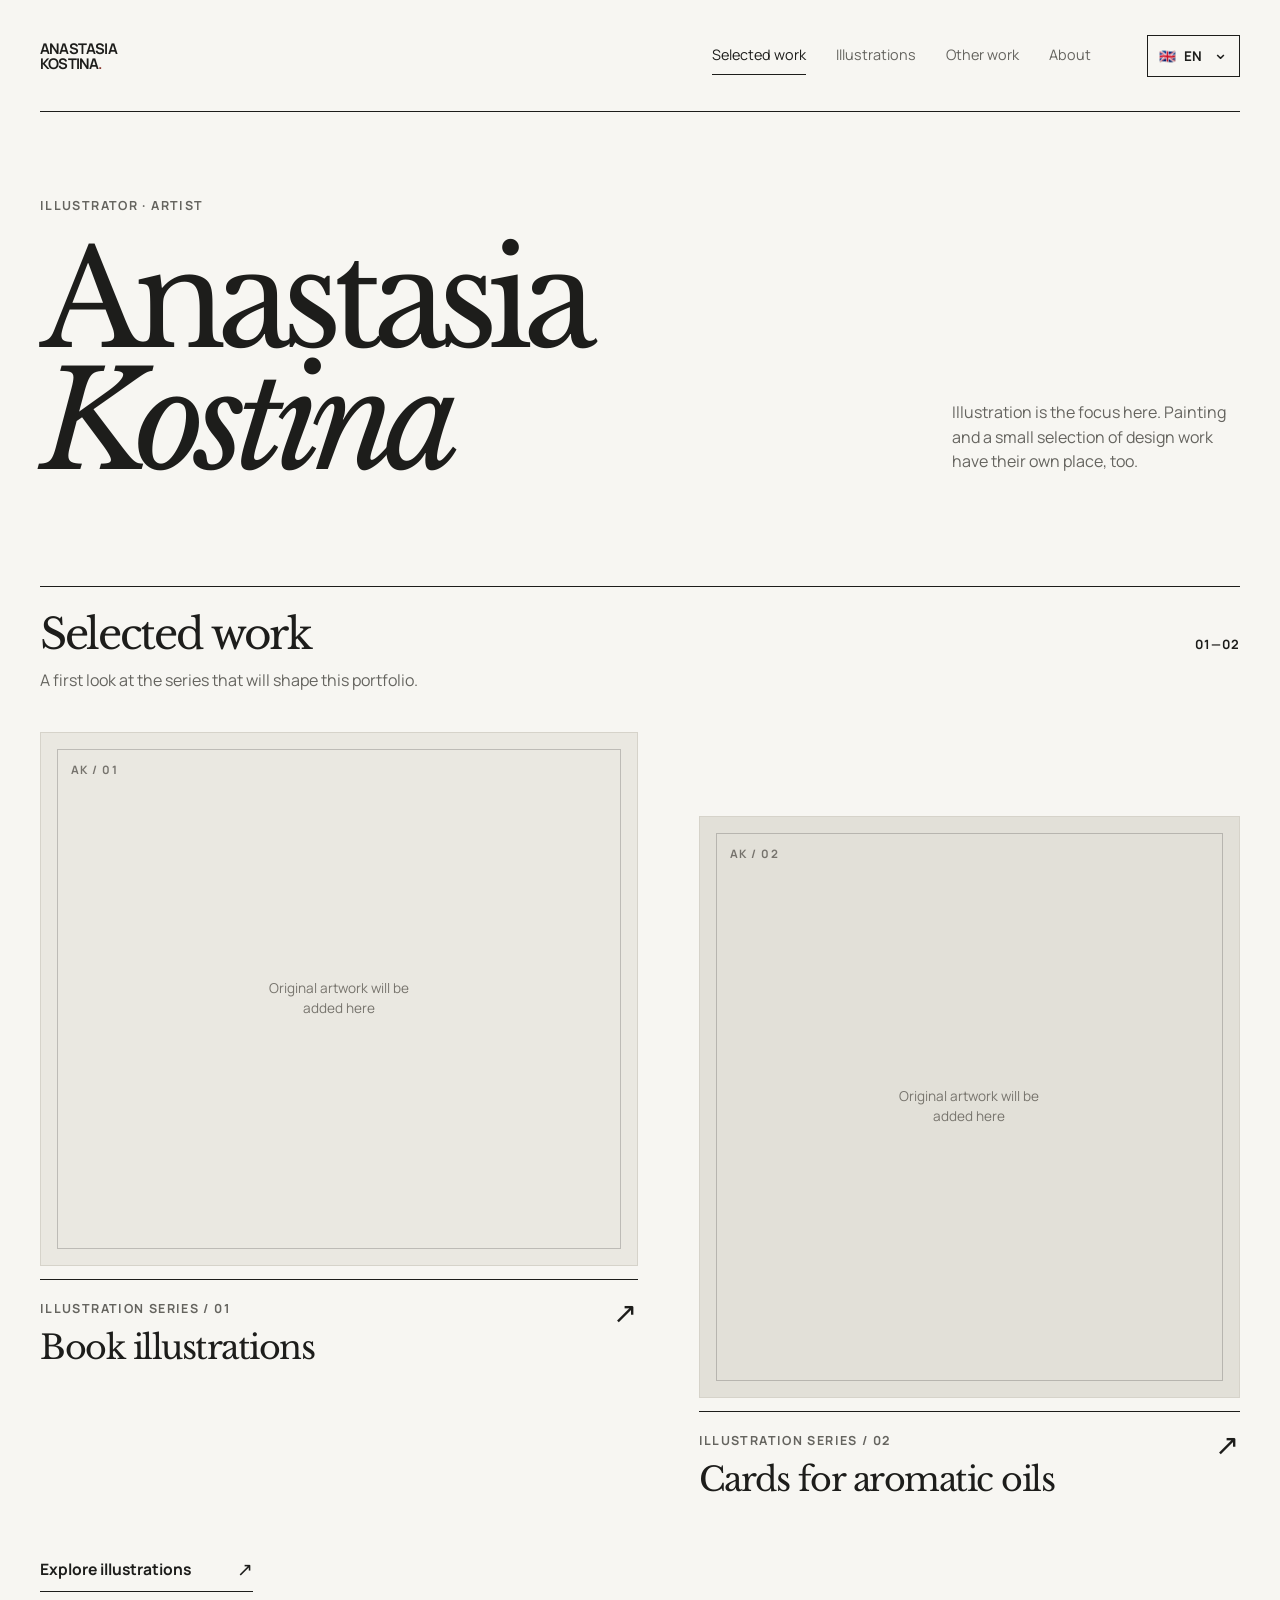
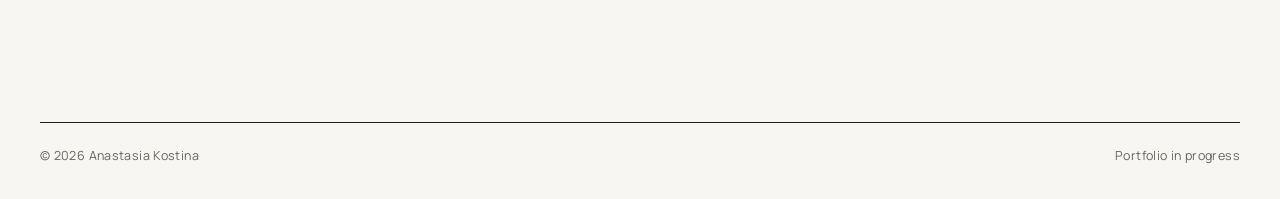
==== index.html @ c6860f54 "Add multilingual illustration portfolio" ====
<!doctype html>
<html lang="en">
  <head>
    <meta charset="utf-8" />
    <meta name="viewport" content="width=device-width, initial-scale=1" />
    <meta name="theme-color" content="#f7f6f2" />
    <meta name="description" content="Selected illustration and visual work by Anastasia Kostina." />
    <title>Anastasia Kostina — Illustration</title>
    <link rel="icon" type="image/svg+xml" href="data:image/svg+xml,%3Csvg xmlns='http://www.w3.org/2000/svg' viewBox='0 0 64 64'%3E%3Crect width='64' height='64' fill='%23f7f6f2'/%3E%3Cpath d='M12 52 31 12l21 40M18 39h29' fill='none' stroke='%231d1d1b' stroke-width='5'/%3E%3C/svg%3E" />
    <link rel="stylesheet" href="./style.css" />
    <script defer src="./site.js"></script>
  </head>
  <body data-page="home" data-depth="root"><div id="app"></div><noscript>Please enable JavaScript to view this portfolio.</noscript></body>
</html>
---- style.css ----
@font-face {
  font-family: 'Libre Baskerville';
  src: url('./fonts/libre-baskerville-regular.woff2') format('woff2');
  font-style: normal;
  font-weight: 400;
  font-display: swap;
}
@font-face {
  font-family: 'Libre Baskerville';
  src: url('./fonts/libre-baskerville-italic.woff2') format('woff2');
  font-style: italic;
  font-weight: 400;
  font-display: swap;
}
@font-face {
  font-family: 'Manrope';
  src: url('./fonts/manrope-latin.woff2') format('woff2');
  font-style: normal;
  font-weight: 400 700;
  font-display: swap;
  unicode-range: U+0000-00FF, U+0131, U+0152-0153, U+02BB-02BC, U+02C6, U+02DA, U+02DC, U+0304, U+0308, U+0329, U+2000-206F, U+20AC, U+2122, U+2191, U+2193, U+2212, U+2215, U+FEFF, U+FFFD;
}
@font-face {
  font-family: 'Manrope';
  src: url('./fonts/manrope-cyrillic.woff2') format('woff2');
  font-style: normal;
  font-weight: 400 700;
  font-display: swap;
  unicode-range: U+0301, U+0400-045F, U+0490-0491, U+04B0-04B1, U+2116;
}
@font-face {
  font-family: 'Lora';
  src: url('./fonts/lora-regular-latin.woff2') format('woff2');
  font-style: normal;
  font-weight: 400;
  font-display: swap;
  unicode-range: U+0000-00FF, U+0131, U+0152-0153, U+02BB-02BC, U+02C6, U+02DA, U+02DC, U+0304, U+0308, U+0329, U+2000-206F, U+20AC, U+2122, U+2191, U+2193, U+2212, U+2215, U+FEFF, U+FFFD;
}
@font-face {
  font-family: 'Lora';
  src: url('./fonts/lora-regular-cyrillic.woff2') format('woff2');
  font-style: normal;
  font-weight: 400;
  font-display: swap;
  unicode-range: U+0301, U+0400-045F, U+0490-0491, U+04B0-04B1, U+2116;
}
@font-face {
  font-family: 'Lora';
  src: url('./fonts/lora-italic-latin.woff2') format('woff2');
  font-style: italic;
  font-weight: 400;
  font-display: swap;
  unicode-range: U+0000-00FF, U+0131, U+0152-0153, U+02BB-02BC, U+02C6, U+02DA, U+02DC, U+0304, U+0308, U+0329, U+2000-206F, U+20AC, U+2122, U+2191, U+2193, U+2212, U+2215, U+FEFF, U+FFFD;
}
@font-face {
  font-family: 'Lora';
  src: url('./fonts/lora-italic-cyrillic.woff2') format('woff2');
  font-style: italic;
  font-weight: 400;
  font-display: swap;
  unicode-range: U+0301, U+0400-045F, U+0490-0491, U+04B0-04B1, U+2116;
}

:root {
  color-scheme: light;
  --paper: #f7f6f2;
  --ink: #1d1d1b;
  --muted: #65645f;
  --line: #bcbab2;
  --mat: #eae8e1;
  --mat-alt: #e2e0d8;
  --accent: #8d3b33;
  --serif: 'Libre Baskerville', Georgia, serif;
  font-family: 'Manrope', Arial, Helvetica, sans-serif;
  font-synthesis: none;
}
html[lang="ru"] { --serif: 'Lora', Georgia, serif; }

* { box-sizing: border-box; }
html { scroll-behavior: smooth; }
body { min-width: 320px; margin: 0; background: var(--paper); color: var(--ink); }
button, a { -webkit-tap-highlight-color: transparent; }
button { font: inherit; }
a { color: inherit; text-decoration: none; }
a:focus-visible, button:focus-visible { outline: 2px solid var(--accent); outline-offset: 5px; }
.wrap { width: min(100% - 80px, 1480px); margin-inline: auto; }
.skip-link { position: absolute; top: -100px; left: 20px; z-index: 20; padding: 12px 16px; background: var(--ink); color: white; }
.skip-link:focus { top: 12px; }

.site-header { min-height: 112px; display: flex; align-items: center; gap: 48px; border-bottom: 1px solid var(--ink); }
.wordmark { flex: 0 0 auto; font-size: .92rem; font-weight: 700; line-height: .98; letter-spacing: -.055em; }
.wordmark__dot { color: var(--accent); }
.main-nav { display: flex; align-items: center; flex-wrap: wrap; gap: 10px 30px; margin-left: auto; }
.main-nav a { padding: 10px 0; font-size: .9rem; line-height: 1.25; color: var(--muted); border-bottom: 1px solid transparent; transition: color .18s ease, border-color .18s ease; }
.main-nav a:hover, .main-nav a[aria-current="page"] { color: var(--ink); border-color: var(--ink); }
.language-picker { position: relative; margin-left: 8px; }
.language-toggle { display: inline-flex; gap: 8px; align-items: center; justify-content: center; min-width: 90px; min-height: 42px; padding: 8px 11px; color: var(--ink); background: transparent; border: 1px solid var(--ink); cursor: pointer; font-size: .84rem; font-weight: 700; }
.language-toggle:hover { background: var(--ink); color: var(--paper); }
.chevron { margin-left: 3px; font-size: 1.1rem; line-height: .7; transform: translateY(-3px); }
.language-menu { position: absolute; z-index: 10; top: calc(100% + 7px); right: 0; width: 168px; padding: 5px; background: var(--paper); border: 1px solid var(--ink); box-shadow: 7px 7px 0 rgba(29,29,27,.12); }
.language-menu[hidden] { display: none; }
.language-menu button { display: flex; align-items: center; gap: 10px; width: 100%; min-height: 42px; padding: 7px 9px; background: none; border: 0; color: var(--ink); cursor: pointer; text-align: left; font-size: .9rem; }
.language-menu button:hover, .language-menu button[aria-checked="true"] { background: var(--mat); }
.language-check { margin-left: auto; }

.eyebrow { display: inline-block; color: var(--muted); font-size: .78rem; line-height: 1.4; font-weight: 700; letter-spacing: .11em; text-transform: uppercase; }
.home-main { padding-top: clamp(48px, 6.3vw, 104px); }
.home-intro { display: grid; grid-template-columns: minmax(0, 1.5fr) minmax(220px, .5fr); align-items: end; gap: 48px; padding-bottom: clamp(64px, 8vw, 124px); }
.home-intro h1 { margin: 24px 0 0; font-family: var(--serif); font-weight: 400; font-size: clamp(4.7rem, 10.5vw, 10.9rem); line-height: .91; letter-spacing: -.075em; }
.home-intro h1 em { font-weight: 400; }
.home-intro p { max-width: 290px; margin: 0 0 9px; color: var(--muted); font-size: 1rem; line-height: 1.55; }
.selected-section { padding-bottom: 130px; }
.section-heading { display: flex; justify-content: space-between; align-items: baseline; gap: 20px; padding-top: 21px; border-top: 1px solid var(--ink); }
.section-heading h2 { margin: 0; font-family: var(--serif); font-size: clamp(2rem, 3.3vw, 3.2rem); font-weight: 400; letter-spacing: -.055em; }
.section-index { font-size: .8rem; font-weight: 700; letter-spacing: .08em; }
.section-note { margin: 8px 0 40px; color: var(--muted); font-size: 1rem; line-height: 1.5; }
.featured-grid { display: grid; grid-template-columns: 1.05fr .95fr; gap: clamp(25px, 4.7vw, 74px); align-items: start; }
.project-card--offset { margin-top: 84px; }
.project-card__link { display: block; }
.art-slot { position: relative; display: flex; justify-content: center; align-items: center; aspect-ratio: 1.12; overflow: hidden; padding: 30px; background: var(--mat); border: 1px solid #d6d3ca; color: #76736d; }
.project-card--offset .art-slot { aspect-ratio: .93; background: var(--mat-alt); }
.art-slot::after { content: ''; position: absolute; inset: 16px; border: 1px solid rgba(29,29,27,.22); pointer-events: none; }
.art-slot__index { position: absolute; z-index: 1; top: 29px; left: 30px; font-size: .72rem; font-weight: 700; letter-spacing: .13em; }
.art-slot__message { max-width: 180px; color: #77746d; text-align: center; font-size: .85rem; line-height: 1.45; }
.project-card__caption { display: flex; align-items: flex-start; justify-content: space-between; gap: 16px; padding-top: 16px; border-top: 1px solid var(--ink); margin-top: 13px; }
.project-card h3 { margin: 10px 0 0; font-family: var(--serif); font-size: clamp(1.6rem, 2.6vw, 2.65rem); line-height: 1.18; font-weight: 400; letter-spacing: -.045em; }
.card-arrow { padding: 2px 1px; font-size: 1.8rem; line-height: 1; transition: transform .18s ease; }
.project-card__link:hover .card-arrow, .text-link:hover span { transform: translate(4px, -4px); }
.project-card__link:hover .art-slot { border-color: var(--ink); }
.text-link { display: inline-flex; align-items: center; gap: 46px; margin-top: 57px; padding-bottom: 9px; border-bottom: 1px solid var(--ink); font-size: .98rem; font-weight: 700; }
.text-link span { display: inline-block; font-size: 1.2rem; transition: transform .18s ease; }

.inner-main { min-height: calc(100vh - 210px); padding-top: clamp(60px, 7vw, 110px); padding-bottom: 132px; }
.page-intro { display: grid; grid-template-columns: minmax(0, 1fr) 320px; align-items: end; gap: 30px; margin-bottom: clamp(68px, 8vw, 126px); }
.page-intro .eyebrow { grid-column: 1 / -1; }
.page-intro h1 { margin: -7px 0 0; font-family: var(--serif); font-size: clamp(4.25rem, 8.8vw, 9.5rem); line-height: 1.03; font-weight: 400; letter-spacing: -.075em; overflow-wrap: anywhere; }
.page-intro p { margin: 0 0 7px; color: var(--muted); font-size: 1rem; line-height: 1.55; }
.archive-list { border-top: 1px solid var(--ink); }
.archive-row { display: grid; grid-template-columns: minmax(0, .9fr) minmax(0, 1.1fr); gap: 50px; padding: 29px 0 55px; border-bottom: 1px solid var(--ink); }
.archive-row__meta { display: flex; flex-direction: column; justify-content: space-between; padding-bottom: 8px; }
.archive-row h2 { max-width: 500px; margin: 30px 0 0; font-family: var(--serif); font-size: clamp(2.8rem, 5.5vw, 6.3rem); line-height: 1.06; font-weight: 400; letter-spacing: -.064em; overflow-wrap: anywhere; }
.art-slot--archive { aspect-ratio: 1.85; min-height: 270px; }
.archive-row:nth-child(even) .art-slot { background: var(--mat-alt); }
.other-grid { display: grid; grid-template-columns: 1fr 1fr; gap: 24px; }
.other-card { display: flex; flex-direction: column; min-height: 440px; padding: 27px; background: var(--mat); border: 1px solid #d6d3ca; }
.other-grid article:nth-child(2) .other-card { background: var(--mat-alt); }
.other-card h2 { margin: auto 0 12px; font-family: var(--serif); font-size: clamp(3.5rem, 7vw, 7rem); line-height: 1.05; font-weight: 400; letter-spacing: -.065em; }
.other-card p { max-width: 220px; margin: 0; color: var(--muted); font-size: .92rem; line-height: 1.5; }
.about-main .page-intro { display: block; margin-bottom: 60px; }
.about-main .page-intro h1 { margin-top: 25px; }
.about-grid { display: grid; grid-template-columns: minmax(0, 1.04fr) minmax(0, .96fr); gap: clamp(40px, 8vw, 125px); }
.portrait-slot { display: flex; flex-direction: column; justify-content: space-between; min-height: 550px; padding: 26px; background: var(--mat); border: 1px solid #d6d3ca; }
.portrait-slot__initials { align-self: center; margin: auto; font-family: var(--serif); font-size: clamp(7rem, 20vw, 18rem); line-height: 1; letter-spacing: -.12em; color: #d2cfc6; }
.about-copy { padding-top: 2px; }
.about-lead { margin: 0; font-family: var(--serif); font-size: clamp(1.8rem, 3.2vw, 3rem); line-height: 1.32; letter-spacing: -.035em; }
.about-divider { margin: 50px 0 28px; border-top: 1px solid var(--ink); }
.about-copy h2 { margin: 0 0 18px; font-size: .79rem; letter-spacing: .1em; text-transform: uppercase; }
.about-copy p:not(.about-lead) { max-width: 440px; margin: 0; color: var(--muted); font-size: 1rem; line-height: 1.6; }
.about-copy .text-link { margin-top: 55px; }
.site-footer { display: flex; justify-content: space-between; gap: 20px; padding: 24px 0 35px; border-top: 1px solid var(--ink); color: var(--muted); font-size: .78rem; letter-spacing: .03em; }

@media (max-width: 900px) {
  .wrap { width: min(100% - 48px, 1480px); }
  .site-header { flex-wrap: wrap; gap: 14px 26px; padding: 22px 0; }
  .main-nav { order: 3; width: 100%; margin: 1px 0 0; gap: 8px 22px; }
  .language-picker { margin-left: auto; }
  .home-intro { grid-template-columns: 1fr; gap: 28px; }
  .home-intro p { max-width: 420px; }
  .page-intro { grid-template-columns: 1fr; gap: 24px; }
  .page-intro .eyebrow { grid-column: auto; }
  .page-intro p { max-width: 500px; }
  .archive-row { gap: 25px; }
}

@media (max-width: 620px) {
  .wrap { width: min(100% - 32px, 1480px); }
  .site-header { min-height: 0; }
  .main-nav { display: grid; grid-template-columns: repeat(2, max-content); gap: 0 19px; }
  .main-nav a { font-size: .85rem; }
  .home-main { padding-top: 48px; }
  .home-intro { padding-bottom: 74px; }
  .home-intro h1 { font-size: clamp(4.2rem, 17vw, 6.5rem); }
  .section-note { margin-bottom: 25px; }
  .featured-grid, .other-grid, .about-grid { grid-template-columns: 1fr; }
  .featured-grid { gap: 42px; }
  .project-card--offset { margin-top: 0; }
  .project-card--offset .art-slot { aspect-ratio: 1.12; }
  .selected-section, .inner-main { padding-bottom: 85px; }
  .inner-main { padding-top: 58px; }
  .page-intro { margin-bottom: 65px; }
  .page-intro h1 { font-size: clamp(3.1rem, 13vw, 6rem); }
  .archive-row { grid-template-columns: 1fr; gap: 25px; padding-bottom: 36px; }
  .archive-row h2 { margin-top: 24px; }
  .art-slot--archive { width: 100%; min-height: 230px; aspect-ratio: auto; }
  .other-card { min-height: 330px; }
  .portrait-slot { min-height: 410px; }
  .about-main .page-intro { margin-bottom: 40px; }
  .site-footer { flex-direction: column; gap: 8px; }
}

@media (prefers-reduced-motion: reduce) {
  html { scroll-behavior: auto; }
  *, *::before, *::after { transition-duration: .01ms !important; animation-duration: .01ms !important; }
}
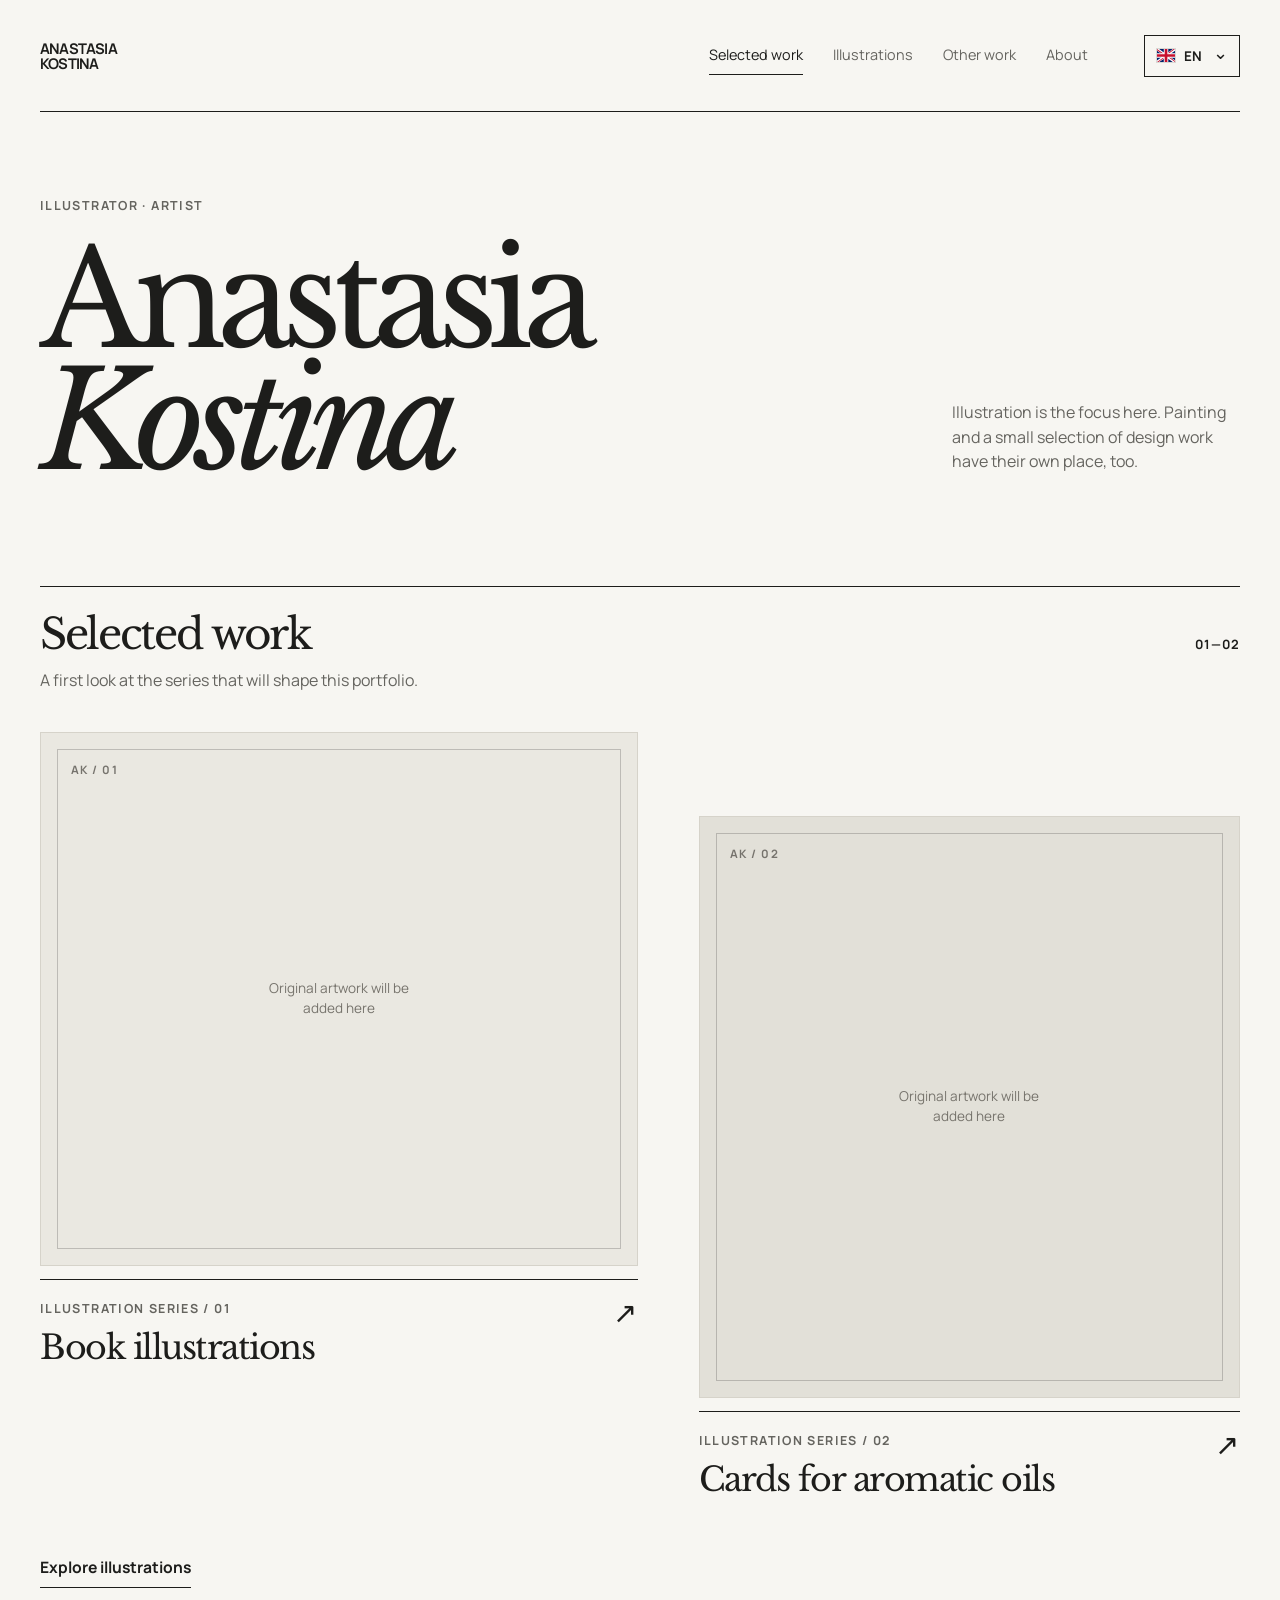
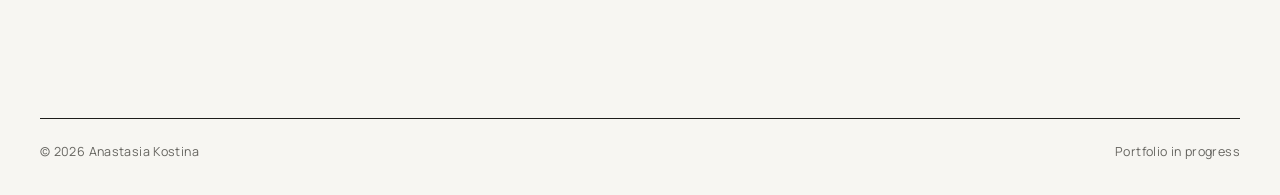
==== commit 368c8fea: "Refresh published static assets" ====
--- a/index.html
+++ b/index.html
@@ -7,8 +7,8 @@
     <meta name="description" content="Selected illustration and visual work by Anastasia Kostina." />
     <title>Anastasia Kostina — Illustration</title>
     <link rel="icon" type="image/svg+xml" href="data:image/svg+xml,%3Csvg xmlns='http://www.w3.org/2000/svg' viewBox='0 0 64 64'%3E%3Crect width='64' height='64' fill='%23f7f6f2'/%3E%3Cpath d='M12 52 31 12l21 40M18 39h29' fill='none' stroke='%231d1d1b' stroke-width='5'/%3E%3C/svg%3E" />
-    <link rel="stylesheet" href="./style.css" />
-    <script defer src="./site.js"></script>
+    <link rel="stylesheet" href="./style.css?v=20260927-02" />
+    <script defer src="./site.js?v=20260927-02"></script>
   </head>
   <body data-page="home" data-depth="root"><div id="app"></div><noscript>Please enable JavaScript to view this portfolio.</noscript></body>
 </html>
--- a/style.css
+++ b/style.css
@@ -89,11 +89,11 @@
 
 .site-header { min-height: 112px; display: flex; align-items: center; gap: 48px; border-bottom: 1px solid var(--ink); }
 .wordmark { flex: 0 0 auto; font-size: .92rem; font-weight: 700; line-height: .98; letter-spacing: -.055em; }
-.wordmark__dot { color: var(--accent); }
 .main-nav { display: flex; align-items: center; flex-wrap: wrap; gap: 10px 30px; margin-left: auto; }
 .main-nav a { padding: 10px 0; font-size: .9rem; line-height: 1.25; color: var(--muted); border-bottom: 1px solid transparent; transition: color .18s ease, border-color .18s ease; }
 .main-nav a:hover, .main-nav a[aria-current="page"] { color: var(--ink); border-color: var(--ink); }
 .language-picker { position: relative; margin-left: 8px; }
+.flag-icon { display: block; flex: 0 0 auto; width: 20px; height: 15px; object-fit: cover; border: 1px solid rgba(29,29,27,.14); }
 .language-toggle { display: inline-flex; gap: 8px; align-items: center; justify-content: center; min-width: 90px; min-height: 42px; padding: 8px 11px; color: var(--ink); background: transparent; border: 1px solid var(--ink); cursor: pointer; font-size: .84rem; font-weight: 700; }
 .language-toggle:hover { background: var(--ink); color: var(--paper); }
 .chevron { margin-left: 3px; font-size: 1.1rem; line-height: .7; transform: translateY(-3px); }
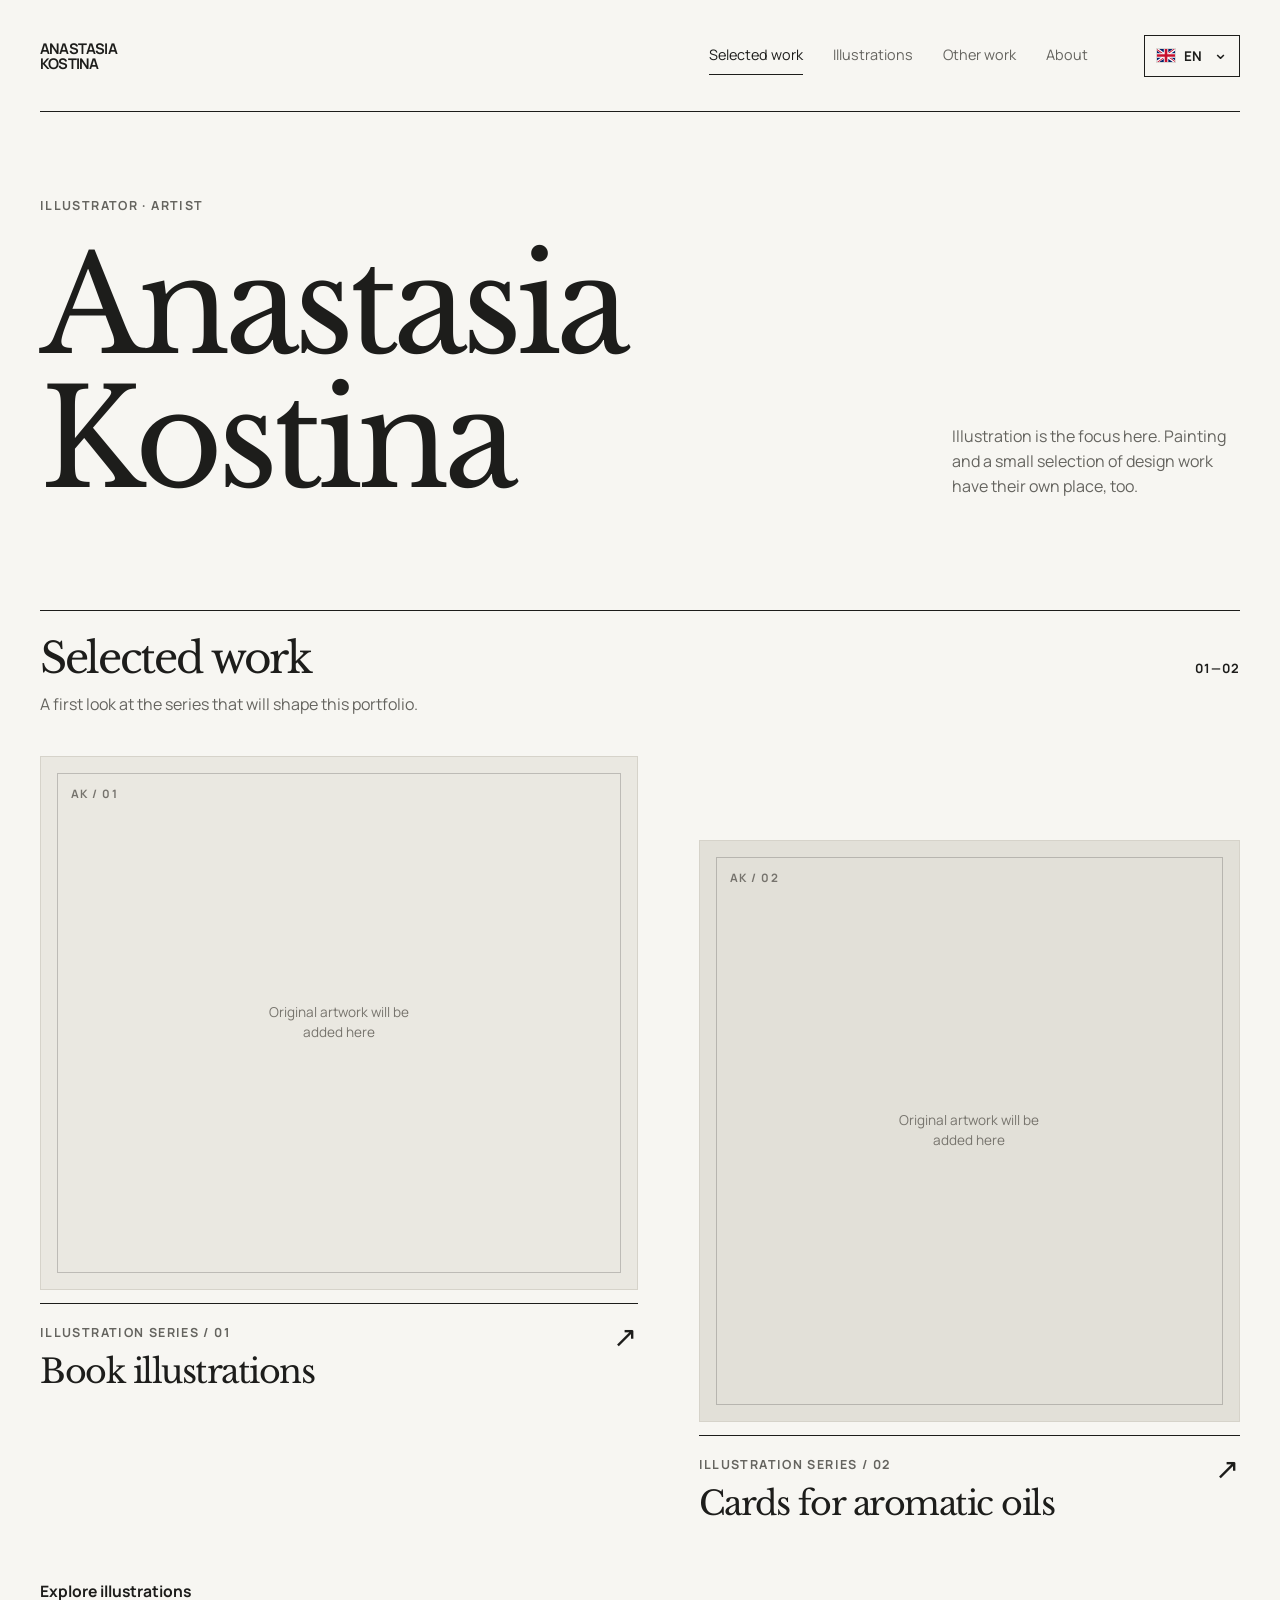
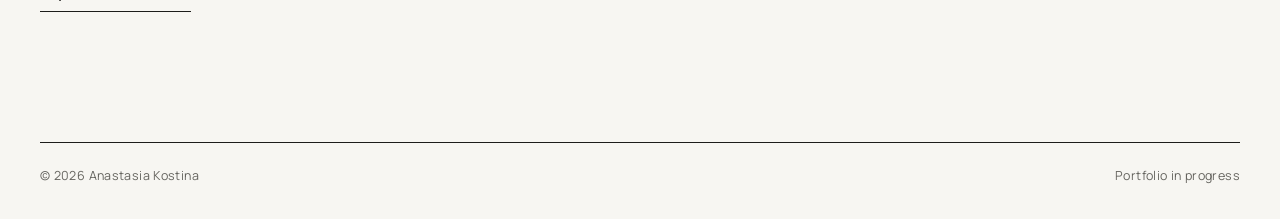
==== commit 9a84e17b: "Set the portfolio name in upright type" ====
--- a/index.html
+++ b/index.html
@@ -7,8 +7,8 @@
     <meta name="description" content="Selected illustration and visual work by Anastasia Kostina." />
     <title>Anastasia Kostina — Illustration</title>
     <link rel="icon" type="image/svg+xml" href="data:image/svg+xml,%3Csvg xmlns='http://www.w3.org/2000/svg' viewBox='0 0 64 64'%3E%3Crect width='64' height='64' fill='%23f7f6f2'/%3E%3Cpath d='M12 52 31 12l21 40M18 39h29' fill='none' stroke='%231d1d1b' stroke-width='5'/%3E%3C/svg%3E" />
-    <link rel="stylesheet" href="./style.css?v=20260927-02" />
-    <script defer src="./site.js?v=20260927-02"></script>
+    <link rel="stylesheet" href="./style.css?v=20260927-03" />
+    <script defer src="./site.js?v=20260927-03"></script>
   </head>
   <body data-page="home" data-depth="root"><div id="app"></div><noscript>Please enable JavaScript to view this portfolio.</noscript></body>
 </html>
--- a/style.css
+++ b/style.css
@@ -106,8 +106,9 @@
 .eyebrow { display: inline-block; color: var(--muted); font-size: .78rem; line-height: 1.4; font-weight: 700; letter-spacing: .11em; text-transform: uppercase; }
 .home-main { padding-top: clamp(48px, 6.3vw, 104px); }
 .home-intro { display: grid; grid-template-columns: minmax(0, 1.5fr) minmax(220px, .5fr); align-items: end; gap: 48px; padding-bottom: clamp(64px, 8vw, 124px); }
-.home-intro h1 { margin: 24px 0 0; font-family: var(--serif); font-weight: 400; font-size: clamp(4.7rem, 10.5vw, 10.9rem); line-height: .91; letter-spacing: -.075em; }
-.home-intro h1 em { font-weight: 400; }
+.home-intro h1 { margin: 24px 0 0; font-family: var(--serif); font-weight: 400; font-size: clamp(4.7rem, 10.5vw, 10.9rem); line-height: 1; letter-spacing: -.045em; }
+.home-intro__surname { font-style: normal; font-weight: 400; }
+html[lang="ru"] .home-intro h1 { letter-spacing: -.02em; }
 .home-intro p { max-width: 290px; margin: 0 0 9px; color: var(--muted); font-size: 1rem; line-height: 1.55; }
 .selected-section { padding-bottom: 130px; }
 .section-heading { display: flex; justify-content: space-between; align-items: baseline; gap: 20px; padding-top: 21px; border-top: 1px solid var(--ink); }
@@ -179,7 +180,7 @@
   .main-nav a { font-size: .85rem; }
   .home-main { padding-top: 48px; }
   .home-intro { padding-bottom: 74px; }
-  .home-intro h1 { font-size: clamp(4.2rem, 17vw, 6.5rem); }
+  .home-intro h1 { font-size: clamp(3.8rem, 16vw, 6.5rem); letter-spacing: -.035em; }
   .section-note { margin-bottom: 25px; }
   .featured-grid, .other-grid, .about-grid { grid-template-columns: 1fr; }
   .featured-grid { gap: 42px; }
